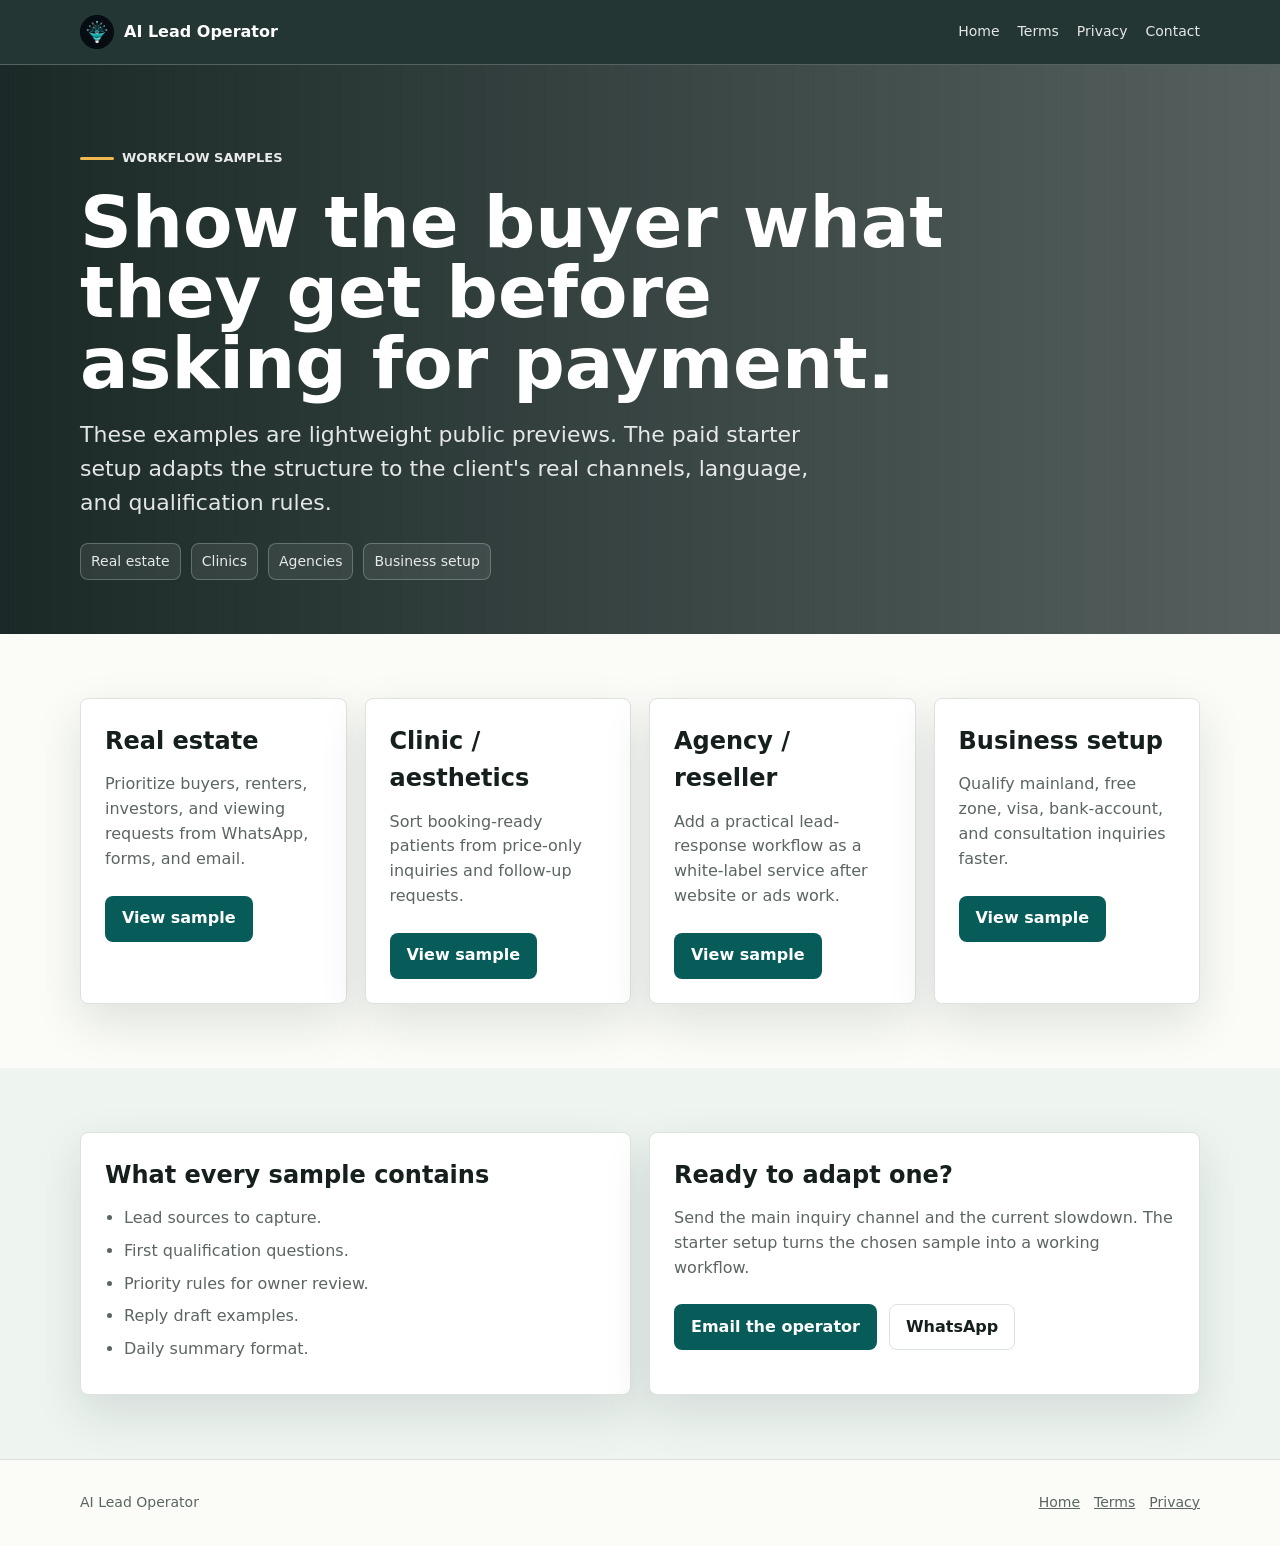
==== samples/index.html @ 51f97897 "Add trust and sample workflow pages" ====
<!doctype html>
<html lang="en">
  <head>
    <meta charset="utf-8" />
    <meta name="viewport" content="width=device-width, initial-scale=1" />
    <title>Sample Workflows | AI Lead Response Kit</title>
    <meta
      name="description"
      content="Sample AI-assisted lead response workflows for real estate, clinics, agencies, and business setup teams."
    />
    <link rel="canonical" href="https://leadresponsekit.com/samples/" />
    <link rel="stylesheet" href="../assets/pages.css" />
  </head>
  <body>
    <header class="topbar">
      <nav class="nav" aria-label="Main navigation">
        <a class="brand" href="/">
          <img src="../assets/telegram-avatar-ai-lead-operator.png" alt="" />
          <span>AI Lead Operator</span>
        </a>
        <div class="nav-links">
          <a href="/">Home</a>
          <a href="../terms.html">Terms</a>
          <a href="../privacy.html">Privacy</a>
          <a href="mailto:hello@leadresponsekit.com">Contact</a>
        </div>
      </nav>
    </header>

    <main>
      <section class="page-hero">
        <div class="section-inner">
          <div class="eyebrow">Workflow samples</div>
          <h1>Show the buyer what they get before asking for payment.</h1>
          <p>
            These examples are lightweight public previews. The paid starter setup adapts the structure to the client's real channels, language, and qualification rules.
          </p>
          <div class="meta-strip">
            <span>Real estate</span>
            <span>Clinics</span>
            <span>Agencies</span>
            <span>Business setup</span>
          </div>
        </div>
      </section>

      <section>
        <div class="section-inner sample-grid">
          <article class="tile">
            <h2>Real estate</h2>
            <p>Prioritize buyers, renters, investors, and viewing requests from WhatsApp, forms, and email.</p>
            <div class="actions">
              <a class="button dark" href="real-estate.html">View sample</a>
            </div>
          </article>
          <article class="tile">
            <h2>Clinic / aesthetics</h2>
            <p>Sort booking-ready patients from price-only inquiries and follow-up requests.</p>
            <div class="actions">
              <a class="button dark" href="clinic-aesthetics.html">View sample</a>
            </div>
          </article>
          <article class="tile">
            <h2>Agency / reseller</h2>
            <p>Add a practical lead-response workflow as a white-label service after website or ads work.</p>
            <div class="actions">
              <a class="button dark" href="agency-reseller.html">View sample</a>
            </div>
          </article>
          <article class="tile">
            <h2>Business setup</h2>
            <p>Qualify mainland, free zone, visa, bank-account, and consultation inquiries faster.</p>
            <div class="actions">
              <a class="button dark" href="business-setup.html">View sample</a>
            </div>
          </article>
        </div>
      </section>

      <section class="band">
        <div class="section-inner grid-2">
          <article class="panel">
            <h2>What every sample contains</h2>
            <ul>
              <li>Lead sources to capture.</li>
              <li>First qualification questions.</li>
              <li>Priority rules for owner review.</li>
              <li>Reply draft examples.</li>
              <li>Daily summary format.</li>
            </ul>
          </article>
          <article class="panel">
            <h2>Ready to adapt one?</h2>
            <p>
              Send the main inquiry channel and the current slowdown. The starter setup turns the chosen sample into a working workflow.
            </p>
            <div class="actions">
              <a class="button dark" href="mailto:hello@leadresponsekit.com?subject=AI%20Lead%20Response%20Kit%20sample">Email the operator</a>
              <a class="button light" href="https://wa.me/66825581041" target="_blank" rel="noopener">WhatsApp</a>
            </div>
          </article>
        </div>
      </section>
    </main>

    <footer>
      <div class="section-inner footer-row">
        <span>AI Lead Operator</span>
        <span class="footer-links">
          <a href="/">Home</a>
          <a href="../terms.html">Terms</a>
          <a href="../privacy.html">Privacy</a>
        </span>
      </div>
    </footer>
  </body>
</html>
---- assets/pages.css ----
:root {
  color-scheme: light;
  --ink: #15201e;
  --muted: #5b6562;
  --line: #dce3df;
  --paper: #fbfcf8;
  --band: #eef5f1;
  --teal: #0b7775;
  --teal-dark: #075b59;
  --coral: #c85b42;
  --amber: #f0b84f;
  --white: #ffffff;
  --shadow: 0 18px 48px rgba(16, 36, 33, 0.12);
}

* {
  box-sizing: border-box;
}

html {
  scroll-behavior: smooth;
}

body {
  margin: 0;
  background: var(--paper);
  color: var(--ink);
  font-family:
    Inter, ui-sans-serif, system-ui, -apple-system, BlinkMacSystemFont,
    "Segoe UI", sans-serif;
  line-height: 1.55;
}

a {
  color: inherit;
}

.topbar {
  position: sticky;
  z-index: 10;
  top: 0;
  border-bottom: 1px solid rgba(255, 255, 255, 0.22);
  background: rgba(13, 33, 30, 0.9);
  backdrop-filter: blur(14px);
}

.nav {
  display: flex;
  align-items: center;
  justify-content: space-between;
  width: min(1120px, calc(100% - 32px));
  min-height: 64px;
  margin: 0 auto;
  gap: 20px;
}

.brand {
  display: inline-flex;
  align-items: center;
  gap: 10px;
  color: var(--white);
  font-weight: 750;
  text-decoration: none;
  white-space: nowrap;
}

.brand img {
  width: 34px;
  height: 34px;
  border-radius: 50%;
  object-fit: cover;
}

.nav-links {
  display: flex;
  align-items: center;
  gap: 18px;
  color: rgba(255, 255, 255, 0.88);
  font-size: 14px;
}

.nav-links a {
  text-decoration: none;
}

.section-inner {
  width: min(1120px, calc(100% - 32px));
  margin: 0 auto;
}

.page-hero {
  padding: 78px 0 54px;
  color: var(--white);
  background:
    linear-gradient(90deg, rgba(7, 23, 21, 0.92), rgba(7, 23, 21, 0.68)),
    url("https://images.unsplash.com/photo-1497366811353-6870744d04b2?auto=format&fit=crop&w=1800&q=82");
  background-position: center;
  background-size: cover;
}

.page-hero h1 {
  max-width: 900px;
  margin: 0;
  font-size: clamp(40px, 7vw, 72px);
  line-height: 0.98;
  letter-spacing: 0;
}

.page-hero p {
  max-width: 760px;
  margin: 20px 0 0;
  color: rgba(255, 255, 255, 0.88);
  font-size: clamp(18px, 2vw, 22px);
}

.eyebrow {
  display: inline-flex;
  align-items: center;
  gap: 8px;
  margin-bottom: 18px;
  color: rgba(255, 255, 255, 0.9);
  font-size: 13px;
  font-weight: 720;
  letter-spacing: 0;
  text-transform: uppercase;
}

.eyebrow::before {
  display: block;
  width: 34px;
  height: 3px;
  border-radius: 999px;
  background: var(--amber);
  content: "";
}

section {
  padding: 64px 0;
}

.band {
  background: var(--band);
}

.grid-2,
.grid-3,
.sample-grid {
  display: grid;
  gap: 18px;
}

.grid-2 {
  grid-template-columns: repeat(2, minmax(0, 1fr));
}

.grid-3 {
  grid-template-columns: repeat(3, minmax(0, 1fr));
}

.sample-grid {
  grid-template-columns: repeat(4, minmax(0, 1fr));
}

.panel,
.tile,
.workflow {
  border: 1px solid var(--line);
  border-radius: 8px;
  background: var(--white);
  box-shadow: var(--shadow);
}

.panel,
.tile {
  padding: 24px;
}

.tile {
  min-height: 210px;
}

.tile h2,
.tile h3,
.panel h2,
.panel h3 {
  margin: 0 0 12px;
  letter-spacing: 0;
}

.tile p,
.panel p,
.tile li,
.panel li {
  color: var(--muted);
}

.tile p,
.panel p {
  margin: 0 0 14px;
}

.tile ul,
.panel ul,
.workflow ul {
  margin: 0;
  padding-left: 19px;
}

.tile li,
.panel li,
.workflow li {
  margin: 8px 0;
}

.button {
  display: inline-flex;
  align-items: center;
  justify-content: center;
  min-height: 46px;
  padding: 0 16px;
  border: 1px solid transparent;
  border-radius: 8px;
  font-weight: 760;
  text-decoration: none;
}

.button.dark {
  background: var(--teal-dark);
  color: var(--white);
}

.button.light {
  border-color: var(--line);
  background: var(--white);
  color: var(--ink);
}

.actions {
  display: flex;
  flex-wrap: wrap;
  gap: 12px;
  margin-top: 24px;
}

.workflow {
  overflow: hidden;
}

.workflow-row {
  display: grid;
  grid-template-columns: 0.35fr 1fr 1.2fr;
  gap: 12px;
  padding: 16px 18px;
  border-bottom: 1px solid var(--line);
}

.workflow-row:last-child {
  border-bottom: 0;
}

.workflow-row.header {
  background: var(--teal-dark);
  color: var(--white);
  font-weight: 760;
}

.workflow-row span {
  color: var(--muted);
}

.workflow-row.header span {
  color: var(--white);
}

.notice {
  border-left: 4px solid var(--coral);
  padding: 18px;
  border-radius: 8px;
  background: #fff6f2;
}

.meta-strip {
  display: flex;
  flex-wrap: wrap;
  gap: 10px;
  margin-top: 22px;
}

.meta-strip span {
  padding: 7px 10px;
  border: 1px solid rgba(255, 255, 255, 0.24);
  border-radius: 8px;
  background: rgba(255, 255, 255, 0.08);
  color: rgba(255, 255, 255, 0.88);
  font-size: 14px;
}

footer {
  padding: 32px 0;
  border-top: 1px solid var(--line);
  color: var(--muted);
  font-size: 14px;
}

.footer-row {
  display: flex;
  flex-wrap: wrap;
  justify-content: space-between;
  gap: 14px;
}

.footer-links {
  display: flex;
  flex-wrap: wrap;
  gap: 14px;
}

@media (max-width: 900px) {
  .nav-links {
    display: none;
  }

  .grid-2,
  .grid-3,
  .sample-grid,
  .workflow-row {
    grid-template-columns: 1fr;
  }

  .page-hero {
    padding: 58px 0 44px;
  }

  section {
    padding: 46px 0;
  }
}
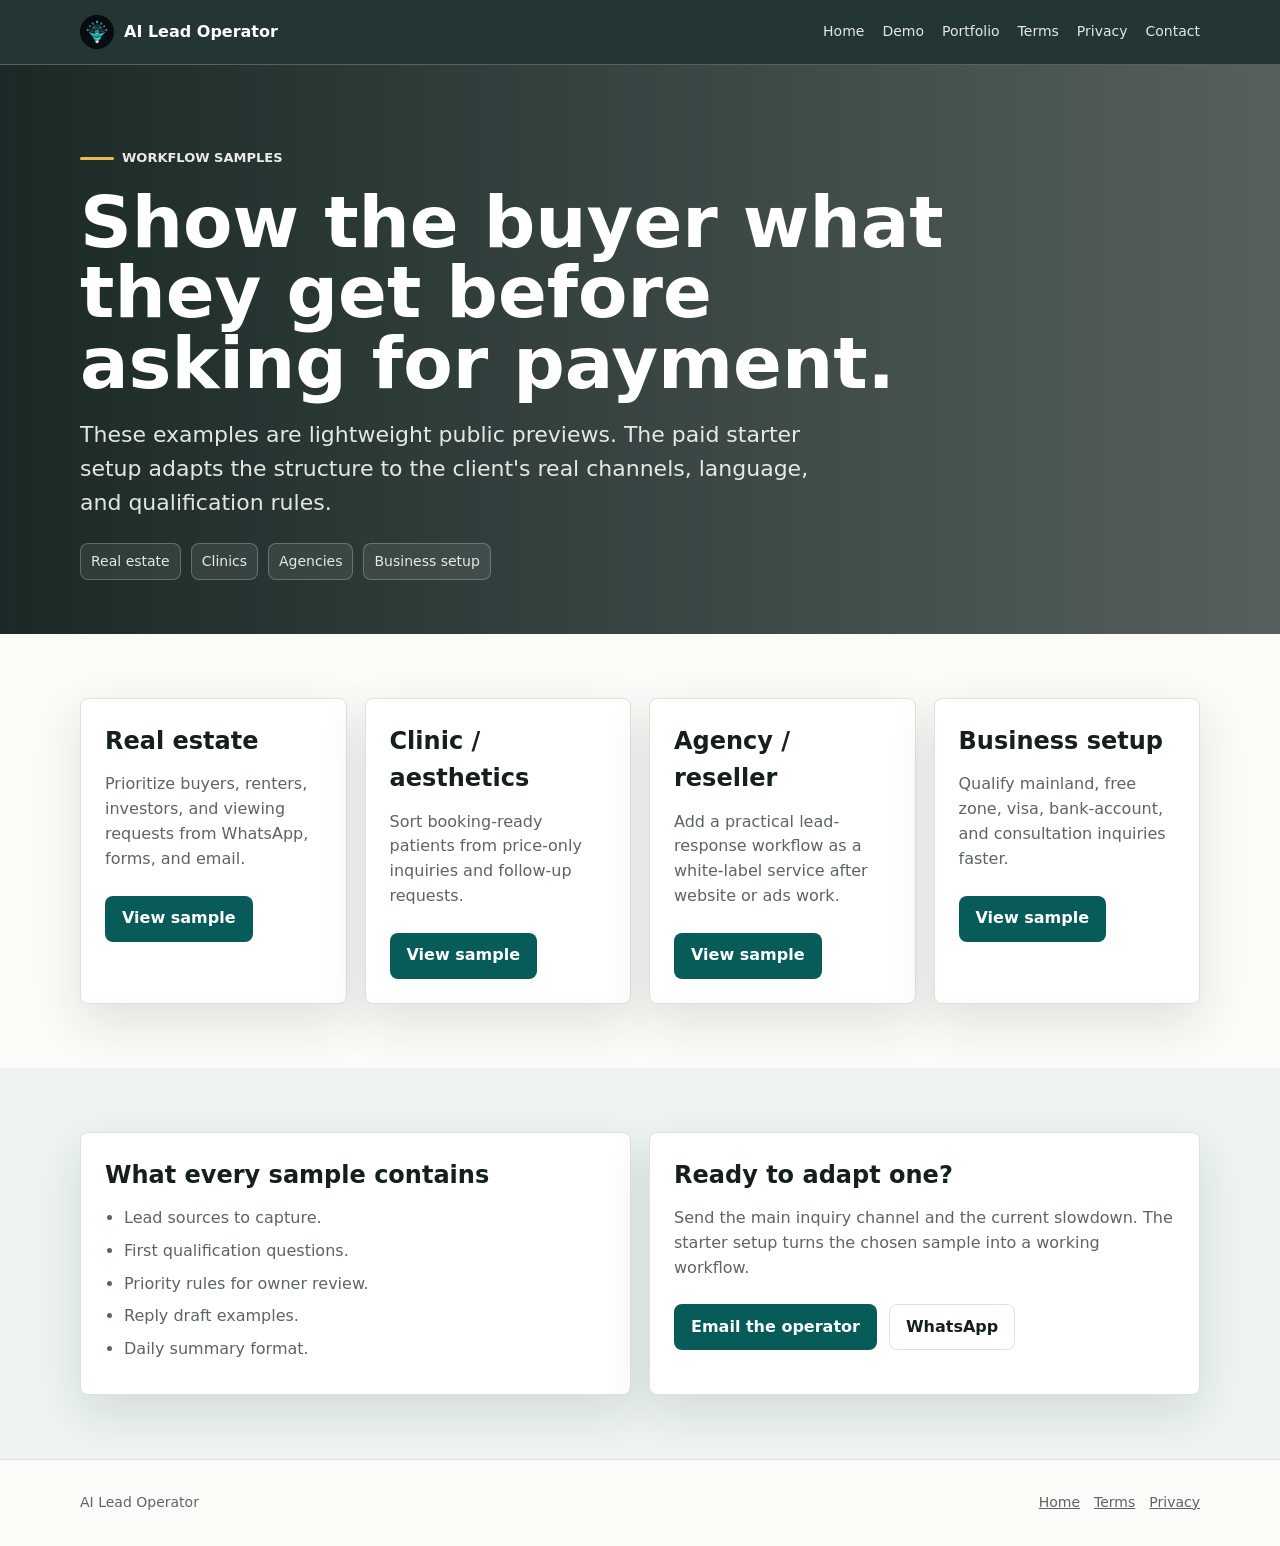
==== commit 021979c4: "Add public demo and portfolio proof pages" ====
--- a/samples/index.html
+++ b/samples/index.html
@@ -20,6 +20,8 @@
         </a>
         <div class="nav-links">
           <a href="/">Home</a>
+          <a href="../demo/">Demo</a>
+          <a href="../portfolio/">Portfolio</a>
           <a href="../terms.html">Terms</a>
           <a href="../privacy.html">Privacy</a>
           <a href="mailto:hello@leadresponsekit.com">Contact</a>
--- a/assets/pages.css
+++ b/assets/pages.css
@@ -279,6 +279,173 @@
   background: #fff6f2;
 }
 
+.demo-board {
+  display: grid;
+  grid-template-columns: 0.85fr 1.15fr;
+  gap: 18px;
+  align-items: stretch;
+}
+
+.signal-card {
+  display: grid;
+  min-height: 220px;
+  grid-template-rows: auto 1fr auto;
+  gap: 18px;
+  border: 1px solid var(--line);
+  border-radius: 8px;
+  background: var(--white);
+  box-shadow: var(--shadow);
+  padding: 24px;
+}
+
+.signal-card h2,
+.signal-card h3,
+.score-card h3 {
+  margin: 0;
+}
+
+.lead-message {
+  border-left: 4px solid var(--teal);
+  padding: 16px;
+  border-radius: 8px;
+  background: #f5fbf9;
+  color: var(--ink);
+}
+
+.score-grid {
+  display: grid;
+  grid-template-columns: repeat(3, minmax(0, 1fr));
+  gap: 12px;
+}
+
+.score-card {
+  min-height: 118px;
+  border: 1px solid var(--line);
+  border-radius: 8px;
+  background: var(--white);
+  padding: 18px;
+}
+
+.score-card strong {
+  display: block;
+  margin-top: 10px;
+  color: var(--teal-dark);
+  font-size: 30px;
+  line-height: 1;
+}
+
+.mini-table {
+  overflow: hidden;
+  border: 1px solid var(--line);
+  border-radius: 8px;
+  background: var(--white);
+}
+
+.mini-row {
+  display: grid;
+  grid-template-columns: 0.8fr 1.1fr 0.8fr 0.9fr;
+  gap: 10px;
+  padding: 14px 16px;
+  border-bottom: 1px solid var(--line);
+  font-size: 14px;
+}
+
+.mini-row:last-child {
+  border-bottom: 0;
+}
+
+.mini-row.header {
+  background: var(--teal-dark);
+  color: var(--white);
+  font-weight: 760;
+}
+
+.pill {
+  display: inline-flex;
+  width: fit-content;
+  min-height: 26px;
+  align-items: center;
+  padding: 0 9px;
+  border-radius: 999px;
+  background: #cceee9;
+  color: #17201d;
+  font-size: 12px;
+  font-weight: 780;
+}
+
+.pill.orange {
+  background: #ffe4d7;
+}
+
+.pill.gold {
+  background: #fff0bd;
+}
+
+.reply-box {
+  border: 1px solid var(--line);
+  border-radius: 8px;
+  background: #fffdf7;
+  padding: 22px;
+}
+
+.reply-box p {
+  color: var(--ink);
+}
+
+.deliverables {
+  display: grid;
+  grid-template-columns: repeat(5, minmax(0, 1fr));
+  gap: 12px;
+}
+
+.deliverable {
+  min-height: 142px;
+  border-top: 4px solid var(--teal);
+  border-radius: 8px;
+  background: var(--white);
+  padding: 18px;
+  box-shadow: var(--shadow);
+}
+
+.deliverable b {
+  display: block;
+  margin-bottom: 8px;
+}
+
+.case-hero {
+  display: grid;
+  grid-template-columns: 1fr 1fr;
+  gap: 18px;
+}
+
+.case-stat {
+  border: 1px solid var(--line);
+  border-radius: 8px;
+  background: var(--white);
+  padding: 22px;
+}
+
+.case-stat strong {
+  display: block;
+  color: var(--coral);
+  font-size: clamp(34px, 5vw, 54px);
+  line-height: 1;
+}
+
+.case-stat span {
+  display: block;
+  margin-top: 8px;
+  color: var(--muted);
+}
+
+.quote-block {
+  border-left: 4px solid var(--amber);
+  border-radius: 8px;
+  background: var(--white);
+  padding: 22px;
+  box-shadow: var(--shadow);
+}
+
 .meta-strip {
   display: flex;
   flex-wrap: wrap;
@@ -323,7 +490,12 @@
   .grid-2,
   .grid-3,
   .sample-grid,
-  .workflow-row {
+  .workflow-row,
+  .demo-board,
+  .score-grid,
+  .mini-row,
+  .deliverables,
+  .case-hero {
     grid-template-columns: 1fr;
   }
 
